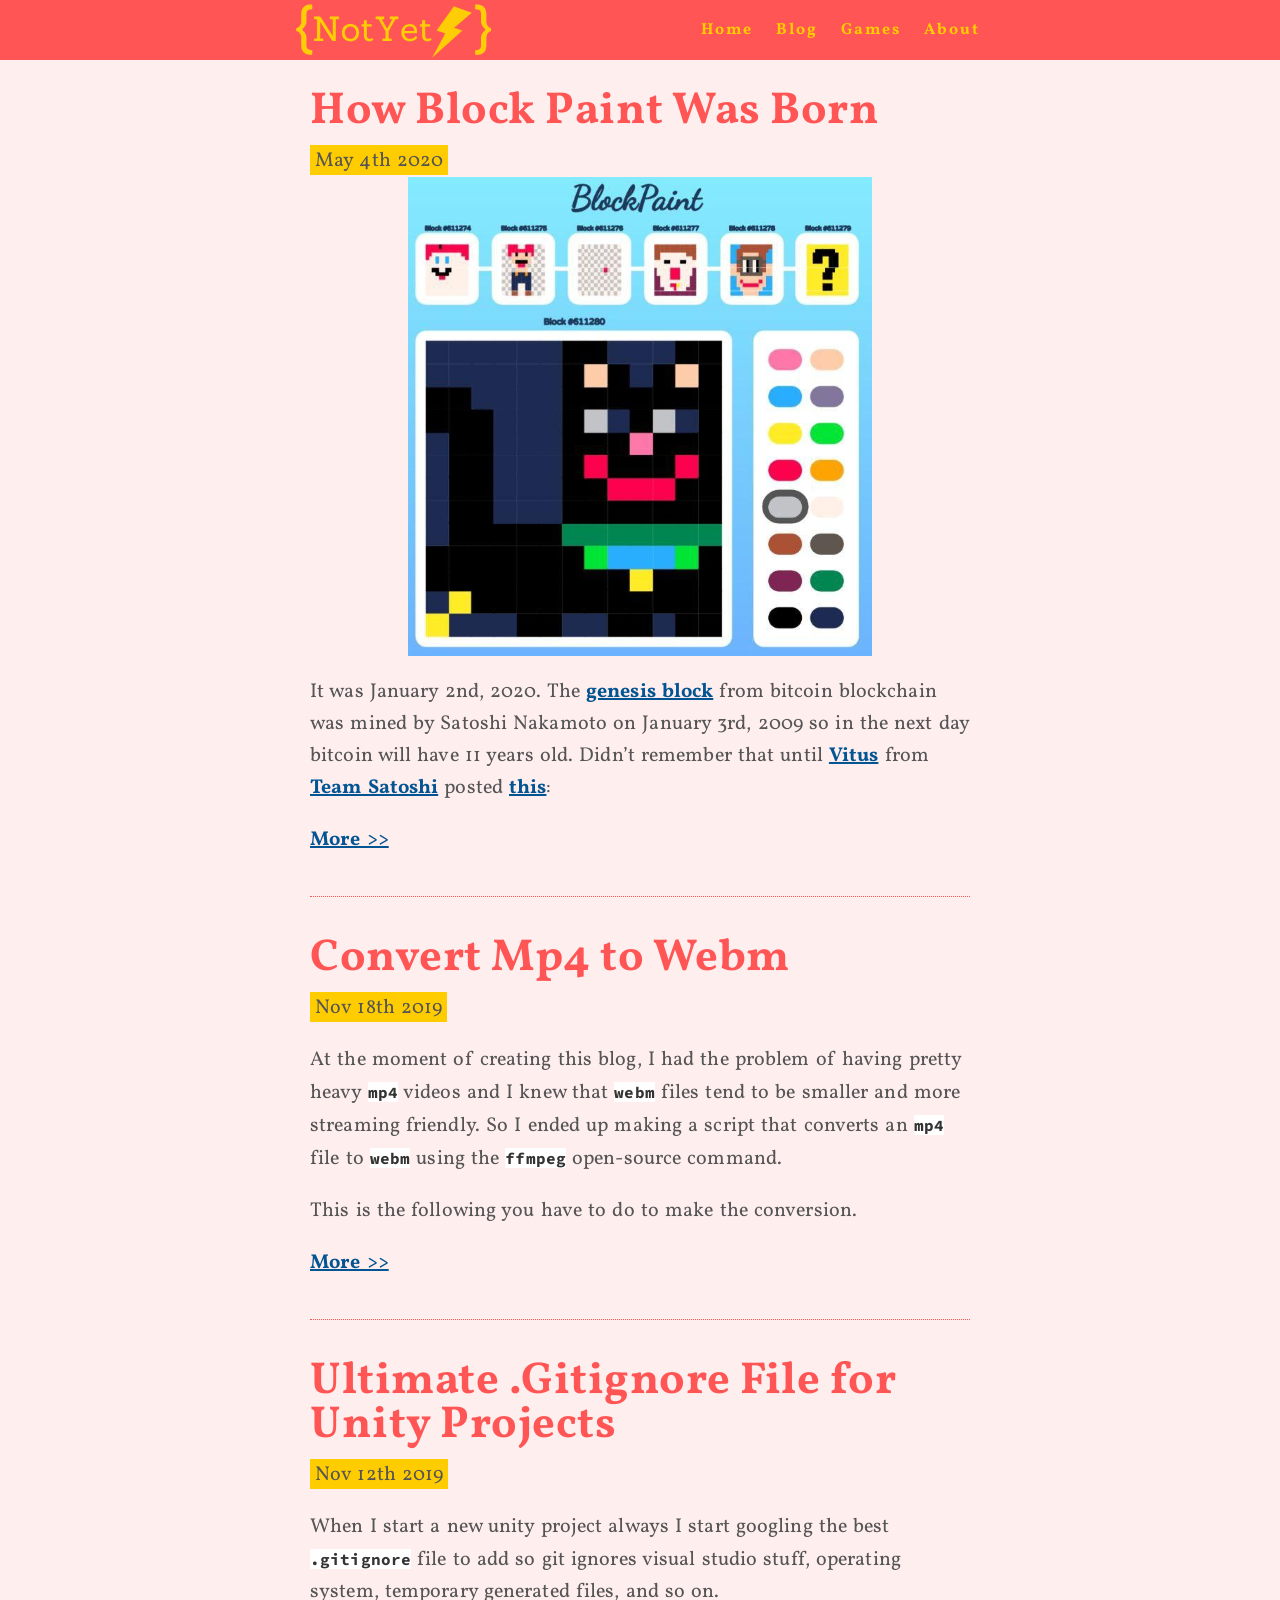
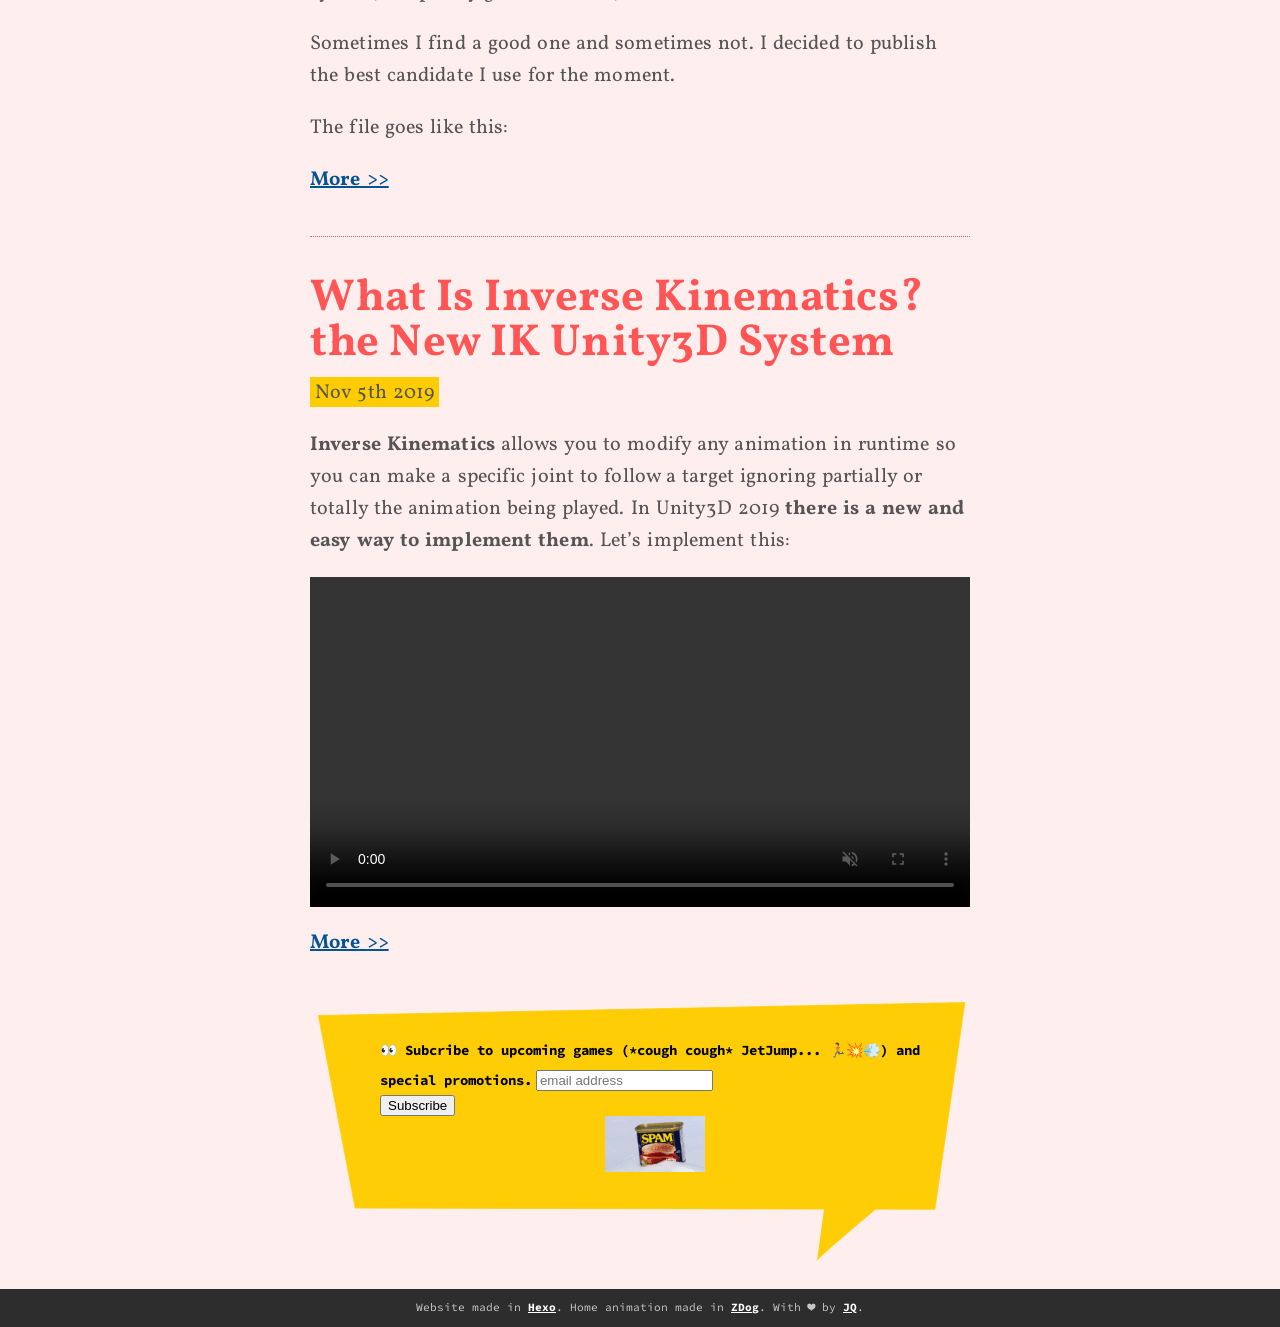
==== archives/index.html @ b5390eaa "Site updated: 2020-05-04 12:32:25" ====
<html>
<head>
    <meta charset="UTF-8">
<meta name="viewport" content="width=device-width, initial-scale=1.0">
<meta http-equiv="X-UA-Compatible" content="ie=edge">
<meta name="google-site-verification" content="VrJ_5sbiz02gK5WqwfSLQ8V2XP4T2R1Zn0frzu90R7w" />
<link rel="icon" href="/images/icon2-64.png" type="image/x-icon" />

<link rel="stylesheet" href="/css/reset.css">


    
<link rel="stylesheet" href="/css/style.css">

    
<link rel="stylesheet" href="/css/highlight.css">

    
<link rel="stylesheet" href="/css/zdog.css">

    
    
    <link href="https://fonts.googleapis.com/css?family=Vollkorn&display=swap" rel="stylesheet">
    <link href="https://fonts.googleapis.com/css?family=Source+Code+Pro&display=swap" rel="stylesheet">
    <title>{NotYet⚡}</title>

    <link href="https://fonts.googleapis.com/css?family=Varela+Round&display=swap" rel="stylesheet">
<meta name="generator" content="Hexo 4.2.0"></head>

    
    <body>
        <div class="top-band"></div>
        <div class="wrap">
            <header>
    <a href="/" class="header-link-home">
        <img src="/images/logo2.png">
    </a>
    <ul class="nav nav-list">
        <li class="nav-list-item"><a class="nav-list-link" href="/">Home</a></li>
        <li class="nav-list-item"><a class="nav-list-link" href="/blog">Blog</a></li>
        <li class="nav-list-item"><a class="nav-list-link" href="/games">Games</a></li>
        <li class="nav-list-item"><a class="nav-list-link" href="/about">About</a></li>
    </ul>
    
</header>


            <div class="middle">
                
    <div class="post-content">
        <h2 class="title"><a href="/blockpaint-history/">How Block Paint Was Born</a></h2>
        <p class="date">May 4th 2020</p>
        <img src="/blockpaint-history/bp11.png" class="" title="Negro Matapacos">

<p>It was January 2nd, 2020. The <a href="https://www.blockchain.com/btc/block/000000000019d6689c085ae165831e934ff763ae46a2a6c172b3f1b60a8ce26f" target="_blank" rel="noopener">genesis block</a> from bitcoin blockchain was mined by Satoshi Nakamoto on January 3rd, 2009 so in the next day bitcoin will have 11 years old. Didn’t remember that until <a href="https://twitter.com/Vitus_Ze" target="_blank" rel="noopener">Vitus</a> from <a href="http://teamsatoshi.org/" target="_blank" rel="noopener">Team Satoshi</a> posted <a href="https://twitter.com/Vitus_Ze/status/1212703842363740160" target="_blank" rel="noopener">this</a>:</p> 
        <p><a href="/blockpaint-history/">More >></a></p>
    </div>

    <div class="post-content post-separator ">
        <h2 class="title"><a href="/mp4-to-webm/">Convert Mp4 to Webm</a></h2>
        <p class="date">Nov 18th 2019</p>
        <p>At the moment of creating this blog, I had the problem of having pretty heavy <code>mp4</code> videos and I knew that <code>webm</code> files tend to be smaller and more streaming friendly. So I ended up making a script that converts an <code>mp4</code> file to <code>webm</code> using the <code>ffmpeg</code> open-source command.</p>
<p>This is the following you have to do to make the conversion.</p> 
        <p><a href="/mp4-to-webm/">More >></a></p>
    </div>

    <div class="post-content post-separator ">
        <h2 class="title"><a href="/gitignore-unity/">Ultimate .Gitignore File for Unity Projects</a></h2>
        <p class="date">Nov 12th 2019</p>
        <p>When I start a new unity project always I start googling the best <code>.gitignore</code> file to add so git ignores visual studio stuff, operating system, temporary generated files, and so on.</p>
<p>Sometimes I find a good one and sometimes not. I decided to publish the best candidate I use for the moment.</p>
<p>The file goes like this:</p> 
        <p><a href="/gitignore-unity/">More >></a></p>
    </div>

    <div class="post-content post-separator ">
        <h2 class="title"><a href="/ik/">What Is Inverse Kinematics? the New IK Unity3D System</a></h2>
        <p class="date">Nov 5th 2019</p>
        <p><strong>Inverse Kinematics</strong> allows you to modify any animation in runtime so you can make a specific joint to follow a target ignoring partially or totally the animation being played. In Unity3D 2019 <strong>there is a new and easy way to implement them</strong>. Let’s implement this:</p>
<video id="vid" allowfullscreen playsinline autoplay muted loop controls>
  <source src="/ik/ik-final.mp4" type="video/webm">
    Your browser does not support the video tag.
</video> 
        <p><a href="/ik/">More >></a></p>
    </div>


<div class="join" >
    <img class="join-bg" src="/images/bubble.svg">
    <div class="join-content">

        <!-- Begin Mailchimp Signup Form -->
<link href="//cdn-images.mailchimp.com/embedcode/horizontal-slim-10_7.css" rel="stylesheet" type="text/css">
<style type="text/css">
    #mc_embed_signup{background: transparent; clear:left; font:14px Helvetica,Arial,sans-serif; width:100%;}
    #mc_embed_signup label, #mc_embed_signup p{
        font-family: 'Source Code Pro', monospace;
        color: #000;
        font-weight: bold;
        margin: 0 0 20px 0;
        line-height: 30px;
        font-size: 14px;
        text-align: center;
    }
    #mc_embed_signup p{color:#666; font-weight: normal;}
	/* Add your own Mailchimp form style overrides in your site stylesheet or in this style block.
	   We recommend moving this block and the preceding CSS link to the HEAD of your HTML file. */
</style>
<div id="mc_embed_signup">
<form action="https://games.us4.list-manage.com/subscribe/post?u=2bb8a45b43e13f5409852b77a&amp;id=c672452f30" method="post" id="mc-embedded-subscribe-form" name="mc-embedded-subscribe-form" class="validate" target="_blank" novalidate>
    <div id="mc_embed_signup_scroll">
    <label for="mce-EMAIL">👀 Subcribe to upcoming games (*cough cough* JetJump... 🏃💥💨) and special promotions.</label>
	<input type="email" value="" name="EMAIL" class="email" id="mce-EMAIL" placeholder="email address" required>
    <!-- real people should not fill this in and expect good things - do not remove this or risk form bot signups-->
    <div style="position: absolute; left: -5000px;" aria-hidden="true"><input type="text" name="b_2bb8a45b43e13f5409852b77a_c672452f30" tabindex="-1" value=""></div>
    <div class="clear"><input type="submit" value="Subscribe" name="subscribe" id="mc-embedded-subscribe" class="button"></div>
    </div>
</form>
<p><img src="/images/spam2.gif" /></p>
</div>

<!--End mc_embed_signup-->

        <!-- div class="join-left">
            <h2><a href="https://discord.gg/3KVcU8p" target="_blank" rel="noopener">Let's stay in touch! Join the discord channel</a></h2>
            <p>See you there!🤜💥🤛</p>
        </div>
        <div class="join-right">
            <a href="https://discord.gg/3KVcU8p" target="_blank" rel="noopener"><img src="/images/discord.png" class="join-discord"></a>
        </div -->
        <!-- div class="join-middle"></div>
        <div class="join-right">
            <p>Receive news about my next game release (I will not spam you. I hate spam too!)</p>
            <form>
                <input type="text">
            </form>
        </div -->
    </div>
    
</div>


            </div>
        </div>
        <div class="footer">
    <p>Website made in <a href="https://hexo.io/" target="_blank">Hexo</a>. Home animation made in <a href="https://zzz.dog/" target="_blank">ZDog</a>. With ❤️ by <a href="http://twitter.com/chulini" target="_blank">JQ</a>.</p>
</div>

    <script>
      var disqus_shortname = 'notyet-1';
      
      (function(){
        var dsq = document.createElement('script');
        dsq.type = 'text/javascript';
        dsq.async = true;
        dsq.src = '//go.disqus.com/count.js';
        (document.getElementsByTagName('head')[0] || document.getElementsByTagName('body')[0]).appendChild(dsq);
      })();
    </script>
    
    

    </body>    
    

</html>
---- css/style.css ----
/*
Colors:
#fc0 //Orange
#fee //Cream
#555 //gray
#f55 //red
#025492 //Blue
*/
body{
  font-family: 'Vollkorn', serif;
  background: #fee;
  color: #555;
}
.top-band{
  position: absolute;
  width: 100%;
  height: 60px;
  top:0;
  left:0;
  background: #f55;
  z-index: -1;
}

.wrap{
  max-width: 700px;
  margin: 0 auto;
}
header {
  max-width: 700px;
  min-height:60px;
  /*padding: 20px 100px;*/
  font-family: 'Vollkorn', serif;
  display:block;
  background-color: #f55;
}
header .nav-list{
  float: right;
  
}

header .nav-list-item
{
  display: inline-block;
  padding: 19px 10px;
}
header .nav-list-item a{
  font-size: 1em;
  line-height: 1.4;
  text-decoration: none;
  color: #fc0;
  font-weight: bold;
  letter-spacing: 2px;
}
header .nav-list-item a:hover
{
  border-bottom: 3px dotted #fc0;
}
header .current a
{
  border-bottom: 3px solid #fc0;
}
.header-link-home{
  float:left;
}
.header-link-home img{
  height: 60px;
  float: left;
}
h1 .header-link-home {
  line-height: 60px;
  float: left;
  margin: 0 30px;
  font-size: 2em;
  color: #777;
  font-weight: bold;
  text-decoration: none;
}
.middle{
  max-width: 700px;
  margin: 20px auto;
  padding: 0 20px;
  min-height: calc(100vh - 137px);
  position: relative;
}
video{
  width: 100%;
}

@media screen and (max-width: 700px)
{
  .wrap{
    width: inherit;
    margin:0;
  }
  .middle{
    min-height: calc(100vh - 197px);
  }
  header{
    min-width: inherit;
    height: 120px;
    display:block;
    text-align: center;
  }
  header .header-link-home{
    margin:0 auto;
    text-align: center;
    
    float:none;
  }
  header .header-link-home img{
    float:none;
    display: block;
    margin:0 auto;
  }
  header h1{
    display:inline;
  }
  /*h1 .header-link-home {
    float: none;
    display:inline-block;
  }*/
  header .nav-list{
    width:100%;
    display: block;
  }
}

.post-content{
  margin: 0 0px 40px 0px;
  font-family: 'Vollkorn', serif;
}
.post-separator{
  border-top: 1px dotted #f55;
  padding: 30px 0 0 0;
}
.post-content img{
  max-width: 100%;
  display: block;
  margin: 0 auto;
}
.post-border{
  border-left: 1px dotted #f55;
  padding: 0 0 0 20px;
}
a{
  color: #333;
}
.post-content h2.title {  
  padding: 10px 0;
  margin: 0;
  font-family: 'Vollkorn', serif;
}
.post-content h2.title a, .games h2 a{
  color: #f55;
  font-size: 2em;
  text-decoration: none;
  letter-spacing: 0.5px;
  font-family: 'Vollkorn', serif;

}
h2 a:hover{
  text-decoration: underline;
  text-decoration-style: dotted;
}
.post-content{
  font-family: 'Vollkorn', serif;
}
p strong{
  font-weight: bold;
}
p emph
{
  font-style: italic;
}
p a{
  font-weight: bold;
}
p{
  line-height: 1.6em;
}
.post-content p, .post-content ul, .post-content ol, .post-content li{
  margin: 20px 0 20px 0;
  font-size: 20px;
  letter-spacing: 0.1px;
  word-spacing: 2px;
}
p.date{
  background-color: #fc0;
  display: inline;
  padding: 2px 5px 0px 5px;
}
p code, ul code, ol code{
  background-color: #fff;
  color: #333;
  font-weight: bold;
}
.post-content h1{
  font-size: 1.8em;
  margin: 65px 0px 15px 0;
  font-weight: bold;
  letter-spacing: 1px;
  font-family: 'Varela Round', serif;
}
.post-content h2{
  font-size: 1.4em;
  margin: 45px 0px 15px 0;
  font-weight: bold;
  letter-spacing: 1px;
  font-family: 'Varela Round', serif;
}
.post-content ul{
  list-style-type: square;
  margin: 10px 0 20px 40px;
}
.post-content ol{
  list-style-type: decimal;
  margin: 10px 0 20px 40px;
}

.join {
  margin: 20px 0;
  padding: 36px 41px 77px 70px;
  position: relative;
  display: block;
}
.join-bg{
  width: 100%; 
  height: 100%; 
  position: absolute; 
  left: 0px; 
  top: 0px; 
  z-index: -1;
}
.join-content{
  margin:0px auto;
  display: flex;
}
.join-left{
  flex:1;
  text-align: center;
}
.join-left img{
  max-width: 50px;
}
.join-middle{
  flex: initial;
  width: 2px;
  background: #f55;
  margin: 0 30px;
}
.join-right{
  flex: .6;
  text-align: center;
}
.join-discord{
  height: 100px;
}
.join h2{
  font-family: 'Source Code Pro', monospace;
  color: #025492;
  font-weight: bold;
  margin: 0 0 20px 0;
  line-height: 30px;
}
.join h2 a:hover, p a:hover, .post-content .title a:hover{
  background: #f55;
  color: #fc0;
  text-decoration: none;
}
.join p{
  font-family: 'Source Code Pro', monospace;
  font-size: .8em;
}
.footer{
  width:100%;
  padding: 10px 0;
  font-family: 'Source Code Pro', monospace;
  background-color:#2d2d2d/* #2d2d2d;*/  
}
html{
  min-height:100%;/* make sure it is at least as tall as the viewport */
  position:relative;
}
body{
  height:100%; /* force the BODY element to match the height of the HTML element */
}

.footer p{
  color:#c5c8c6;
  font-size: .7em;
  text-align: center;
  padding: 0 10px;
  margin:0;
}
.footer p a{
  color:#fff;
}
p a{
  color: #025492;
}
.games{
  /* display:flex; */
}
.games img{
  width: 250px;
  margin: 0 15px 0 0;
  float:left;
}
/* .games .games-description{
  margin:0 auto auto 15px;
}  */
.games h1{
  margin: 15px 0px 15px 0;
}

/* Anybody can paint the block being mined. After that (10 minutes in average). The drawing will be in history and not be updated anymore.
Made as a web experiment for the bitcoin 11th birthday challange from [Team Satoshi](http://teamsatoshi.org/). */
---- css/highlight.css ----
.post-content blockquote{
  margin:2em 0;
  padding-left:20px;
  border-left:4px solid #f55
}

.post-content>table,.post-content>figure.highlight{
  box-shadow:0 1px 2px rgba(0,0,0,0.125)
}
.post-content .danger{
  position:relative;
  margin:2em 0;
  padding:12px 24px 12px 30px;
  border-left:4px solid #f66;
  border-top-right-radius:2px;
  border-bottom-right-radius:2px;
  background-color:#2d2d2d
}
.post-content .danger br{
  display:none
}
.post-content .danger:before{
  position:absolute;
  top:14px;
  left:-12px;
  content:"!";
  width:20px;
  height:20px;
  border-radius:100%;
  color:#000;
  font-size:14px;
  line-height:20px;
  font-weight:bold;
  text-align:center;
  background-color:#f66;
  font-family:'Dosis', 'Source Sans Pro', 'Helvetica Neue', Arial, sans-serif
}
#mask{
  position:fixed;
  overflow:scroll;
  width:100%;
  height:100%;
  padding:1em 0;
  background-color:rgba(0,0,0,0.5);
  z-index:10
}
#mask #mask-image{
  max-width:95%
}
code,pre{
  font-size:0.8em;
  background-color:#2d2d2d;
  font-family: 'Source Code Pro', monospace;
}
.highlight{
  position:relative;
  margin:1em 0;
  border-radius:2px;
  line-height:1.1em;
  background-color:#2d2d2d;
  overflow-x:auto
}
.highlight table,.highlight tr,.highlight td{
  width:100%;
  border-collapse:collapse;
  padding:0;
  margin:0
}
.highlight .gutter{
  width: 20px;
}
.highlight .code pre{
  padding:1.2em 1.4em;
  line-height:1.5em;
  margin:0
}
.highlight .gutter pre{
  padding:1.2em .5em;
  line-height:1.5em;
  margin:0
}
.highlight .code pre .line, .highlight .gutter pre .line{
  width:auto;
  height:18px;
}
.line-numbers{
  color: #666;
  font-size: 0.85em;
}
.highlight.html .code:after,.highlight.js .code:after,.highlight.bash .code:after,.highlight.css .code:after,.highlight.scss .code:after,.highlight.diff .code:after,.highlight.java .code:after,.highlight.xml .code:after,.highlight.python .code:after,.highlight.json .code:after,.highlight.swift .code:after,.highlight.ruby .code:after,.highlight.perl .code:after,.highlight.php .code:after,.highlight.c .code:after,.highlight.cpp .code:after,.highlight.ts .code:after,.highlight.cs .code:after{
  position:absolute;
  top:0;
  right:0;
  color:#666;
  text-align:right;
  font-size:1em;
  padding:5px 10px 0;
  line-height:15px;
  height:15px;
  font-weight:bold;
  font-family: 'Source Code Pro', monospace;
}
.highlight.html .code:after{
  content:"HTML"
}
.highlight.js .code:after{
  content:"JS"
}
.highlight.javascript .code:after{
  content:"JS"
}
.highlight.bash .code:after{
  content:"BASH"
}
.highlight.css .code:after{
  content:"CSS"
}
.highlight.scss .code:after{
  content:"SCSS"
}
.highlight.diff .code:after{
  content:"DIFF"
}
.highlight.java .code:after{
  content:"JAVA"
}
.highlight.xml .code:after{
  content:"XML"
}
.highlight.python .code:after{
  content:"PYTHON"
}
.highlight.json .code:after{
  content:"JSON"
}
.highlight.swift .code:after{
  content:"SWIFT"
}
.highlight.ruby .code:after{
  content:"RUBY"
}
.highlight.perl .code:after{
  content:"PERL"
}
.highlight.php .code:after{
  content:"PHP"
}
.highlight.c .code:after{
  content:"C"
}
.highlight.java .code:after{
  content:"JAVA"
}
.highlight.cpp .code:after{
  content:"CPP"
}
.highlight.ts .code:after{
  content:"TS"
}
.highlight.cpp .code:after{
  content:'C++'
}
.highlight.cs .code:after{
  content:'C#'
}
pre{
  color:#c5c8c6
}
pre .function .keyword,pre .constant{
  color:#81a2be
}
pre .keyword,pre .attribute{
  color:#cc6666
}
pre .number,pre .literal{
  color:#81a2be
}
pre .tag,pre .tag .title,pre .change,pre .winutils,pre .flow,pre .lisp .title,pre .clojure .built_in,pre .nginx .title,pre .tex .special{
  color:#81a2be
}
pre .symbol,pre .symbol .string,pre .value,pre .regexp{
  color:#81a2be
}
pre .title{
  color:#83B917
}
pre .tag .value,pre .string,pre .subst,pre .haskell .type,pre .preprocessor,pre .ruby .class .parent,pre .built_in,pre .sql .aggregate,pre .django .template_tag,pre .django .variable,pre .smalltalk .class,pre .javadoc,pre .django .filter .argument,pre .smalltalk .localvars,pre .smalltalk .array,pre .attr_selector,pre .pseudo,pre .addition,pre .stream,pre .envvar,pre .apache .tag,pre .apache .cbracket,pre .tex .command,pre .prompt{
  color:#81a2be
}
pre .comment,pre .java .annotation,pre .python .decorator,pre .template_comment,pre .pi,pre .doctype,pre .shebang,pre .apache .sqbracket,pre .tex .formula{
  color:#b3b3b3
}
pre .deletion{
  color:#cc6666
}
pre .coffeescript .javascript,pre .javascript .xml,pre .tex .formula,pre .xml .javascript,pre .xml .vbscript,pre .xml .css,pre .xml .cdata{
  opacity:0.5
}
.gutter pre{
  background: #222;
}
---- css/zdog.css ----
#canvas-container{  
    margin: 0 0 0 0;
    position: absolute;
    top: 50%;
    left: 50%;
    -ms-transform: translate(-50%, -50%);
    transform: translate(-50%, -50%);
    
}
.zdog-canvas {
    background: transparent;/*#000;*/
    height: 450px;
    margin:0 auto;
    z-index: 0;
}
#home-pointer{
    position: absolute;
    display: none;
    z-index: 10;
    top: 10px;
    left: 10px;
}
.fade {
    -webkit-animation: fade 2.7s infinite;
    animation: fade 2.7s infinite;
    -moz-animation: fade 2.7s infinite;
    -o-animation: fade 2.7s infinite;
}

@-webkit-keyframes fade {
    0% {opacity: 0} 
    50% {opacity: .7}
    100% {opacity:0}
}

@-moz-keyframes fade{
    0% {opacity: 0} 
    50% {opacity: .7}
    100% {opacity:0}  
}

@keyframes fade {
    0% {opacity: 0} 
    50% {opacity: .7}
    100%{opacity: 0}
}
@-o-keyframes fade {
    0% {opacity: 0} 
    50% {opacity: .7}
    100%{opacity: 0}
    
}
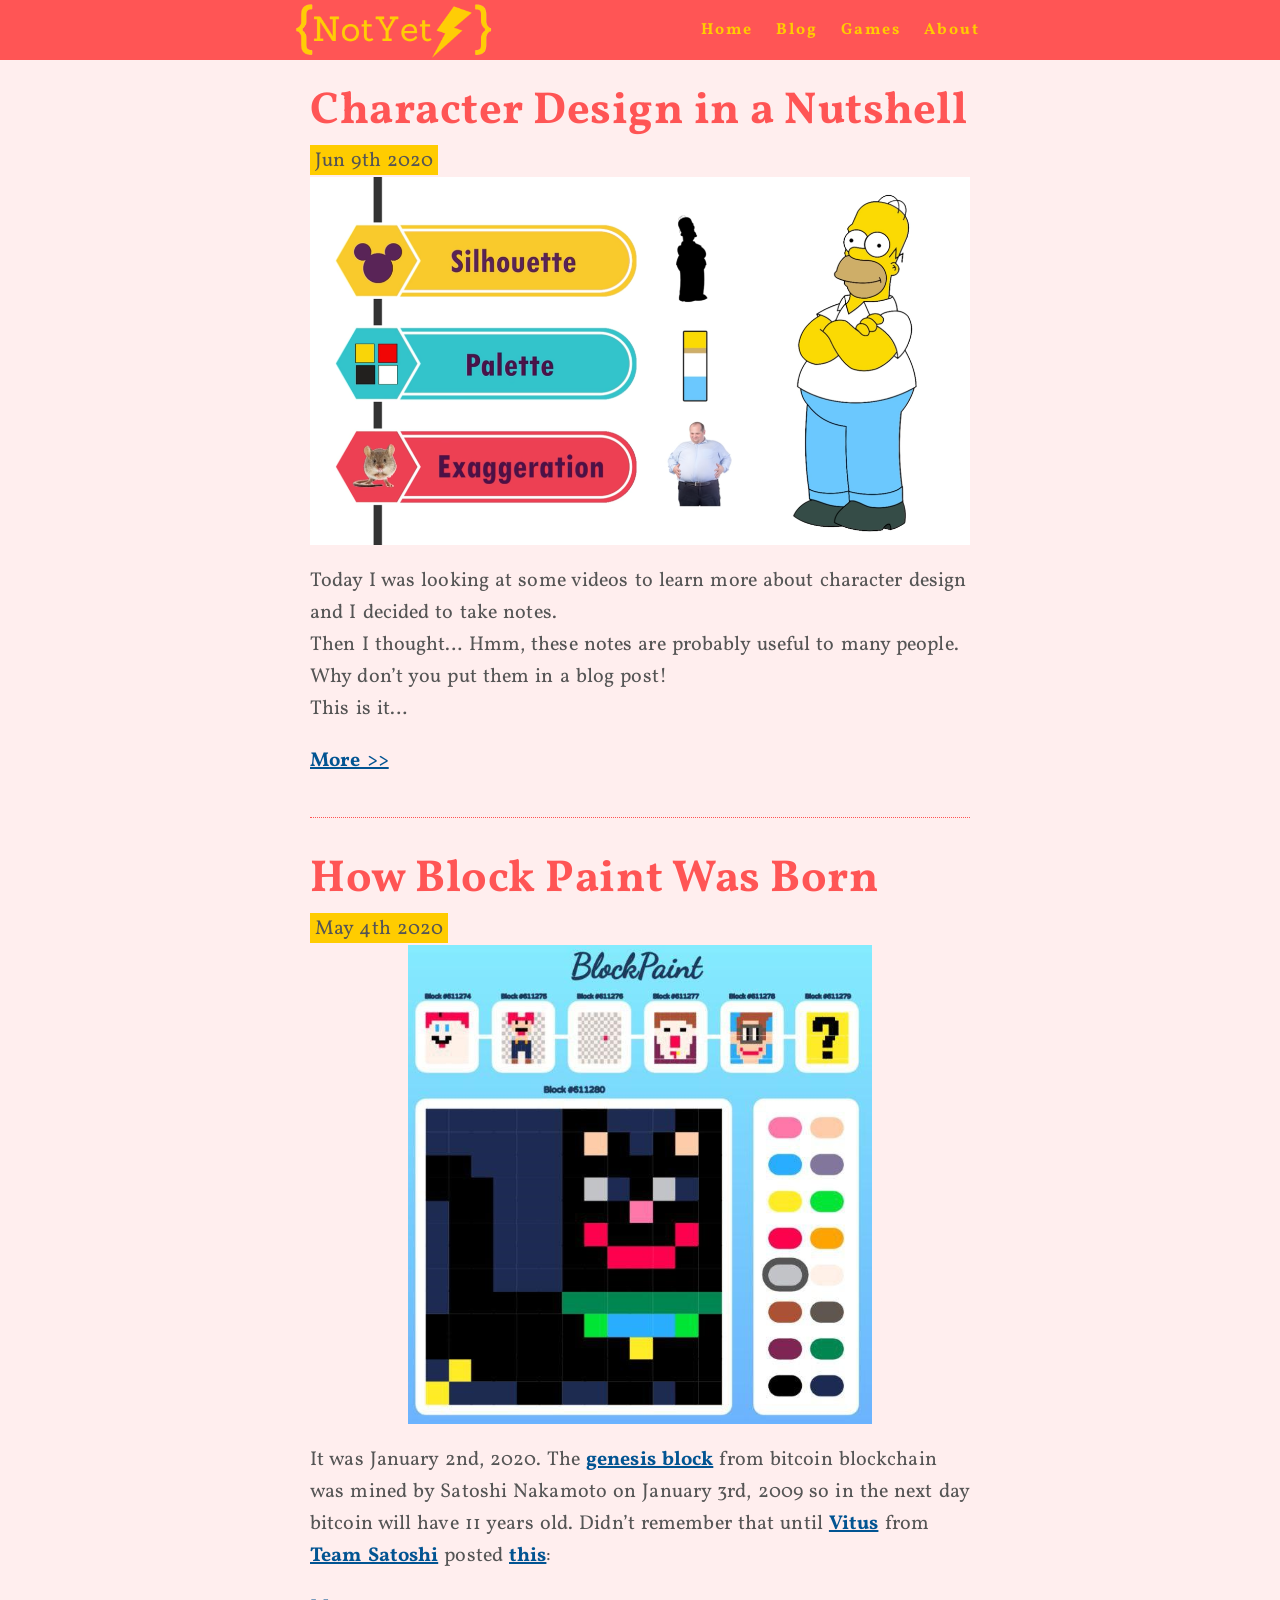
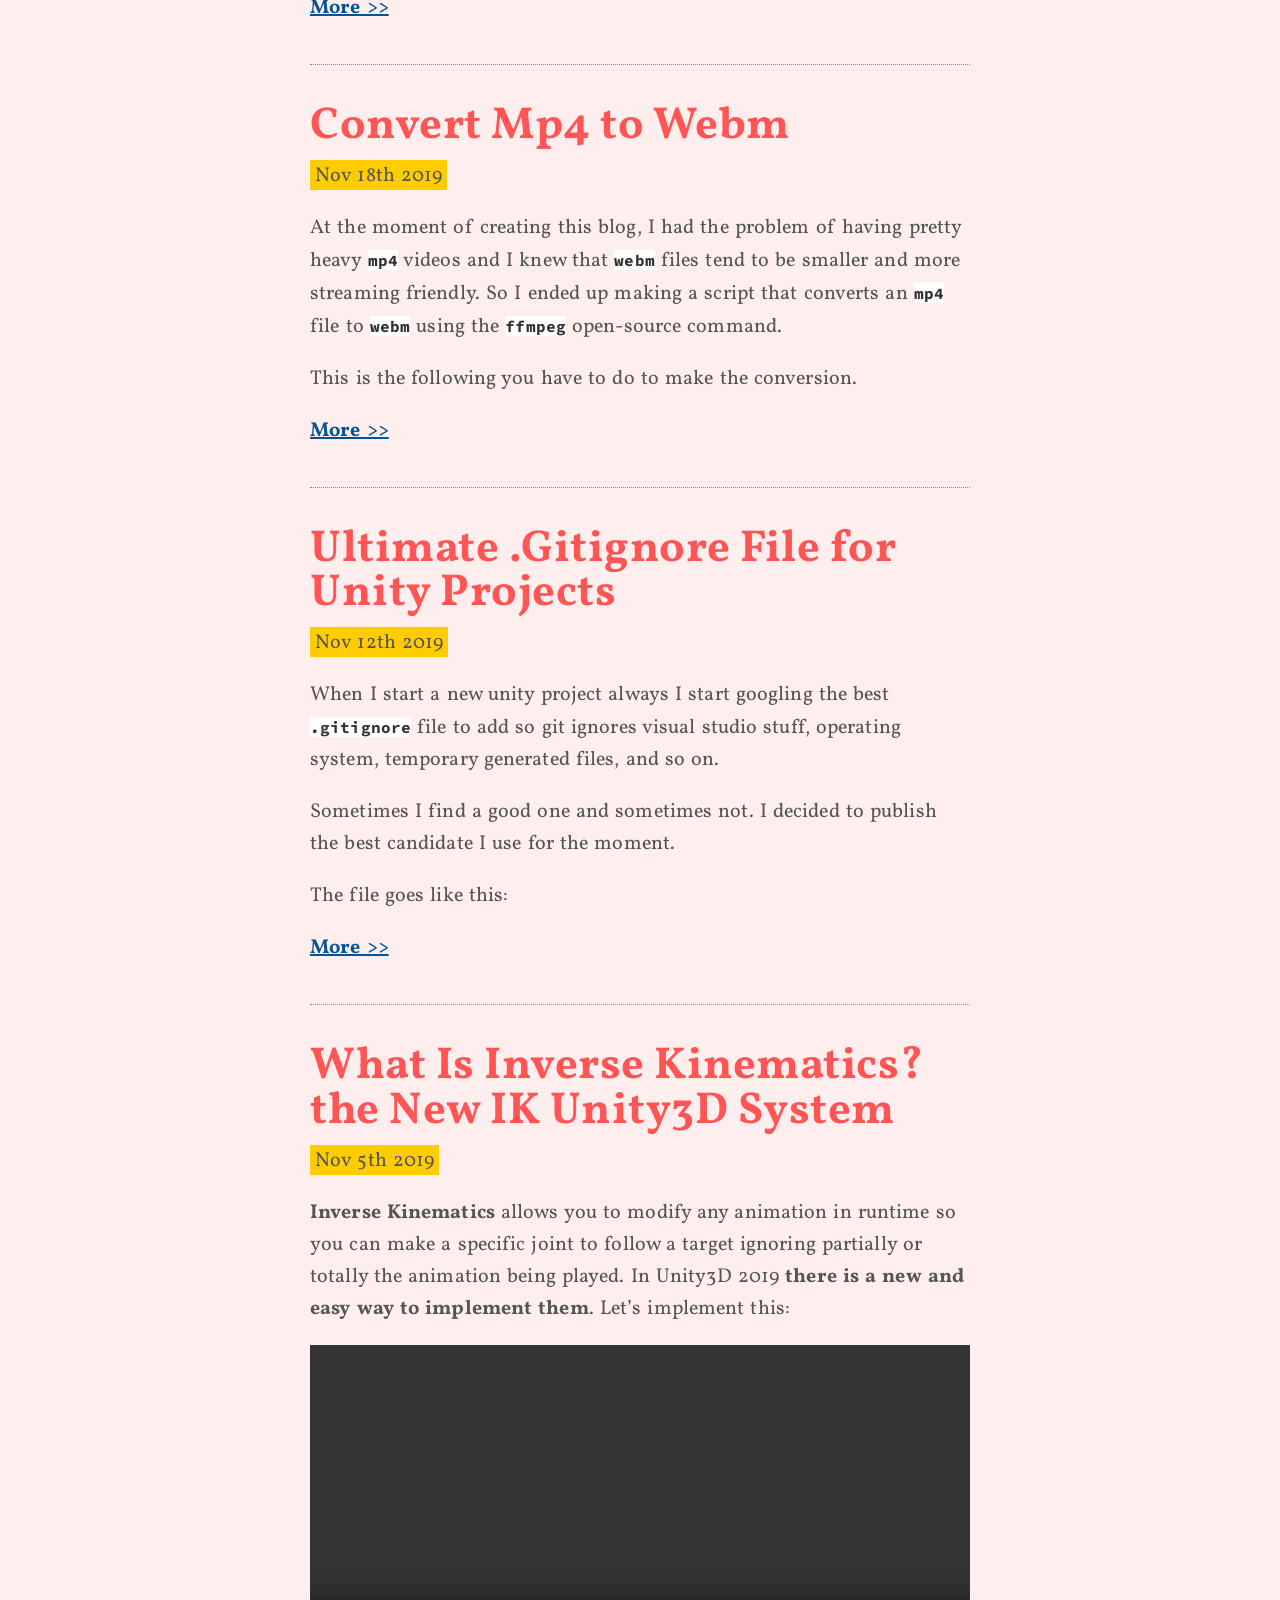
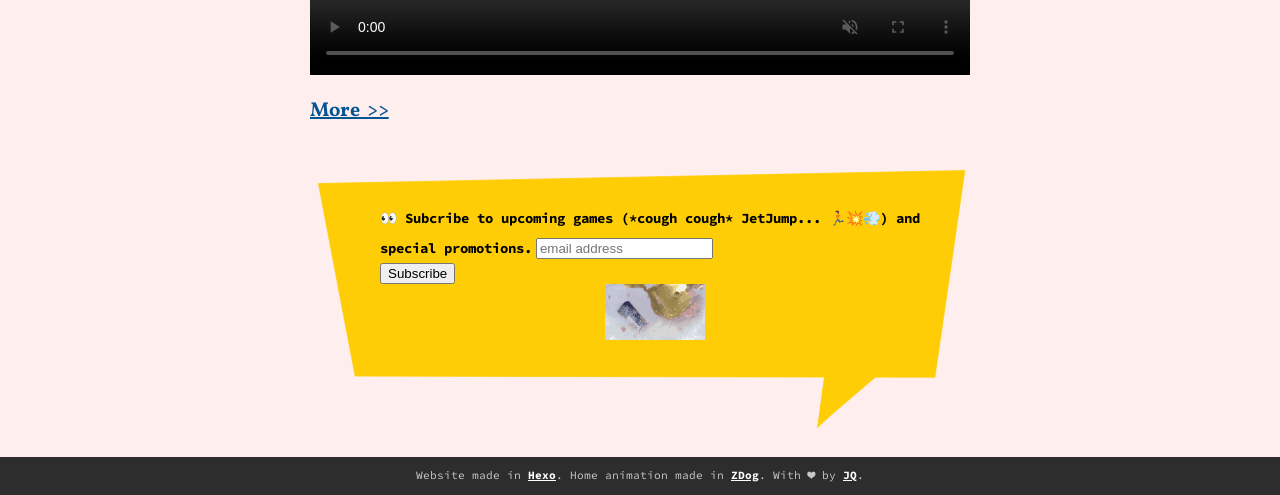
==== commit e58de684: "Site updated: 2020-06-09 17:25:25" ====
--- a/archives/index.html
+++ b/archives/index.html
@@ -48,6 +48,16 @@
             <div class="middle">
                 
     <div class="post-content">
+        <h2 class="title"><a href="/character-design-in-a-nutshell/">Character Design in a Nutshell</a></h2>
+        <p class="date">Jun 9th 2020</p>
+        <img src="/character-design-in-a-nutshell/clarity.png" class="">
+
+
+<p>Today I was looking at some videos to learn more about character design and I decided to take notes.<br>Then I thought… Hmm, these notes are probably useful to many people. Why don’t you put them in a blog post!<br>This is it…</p> 
+        <p><a href="/character-design-in-a-nutshell/">More >></a></p>
+    </div>
+
+    <div class="post-content post-separator ">
         <h2 class="title"><a href="/blockpaint-history/">How Block Paint Was Born</a></h2>
         <p class="date">May 4th 2020</p>
         <img src="/blockpaint-history/bp11.png" class="" title="Negro Matapacos">
--- a/css/style.css
+++ b/css/style.css
@@ -162,6 +162,15 @@
   text-decoration: underline;
   text-decoration-style: dotted;
 }
+.post-content h3{
+  font-size: 1.1em;
+  margin: 35px 0px 15px 15px;
+  font-weight: bold;
+  letter-spacing: 1px;
+  font-family: 'Varela Round', serif;
+  border-left: 2px solid;
+  padding-left: 10px;
+}
 .post-content{
   font-family: 'Vollkorn', serif;
 }
